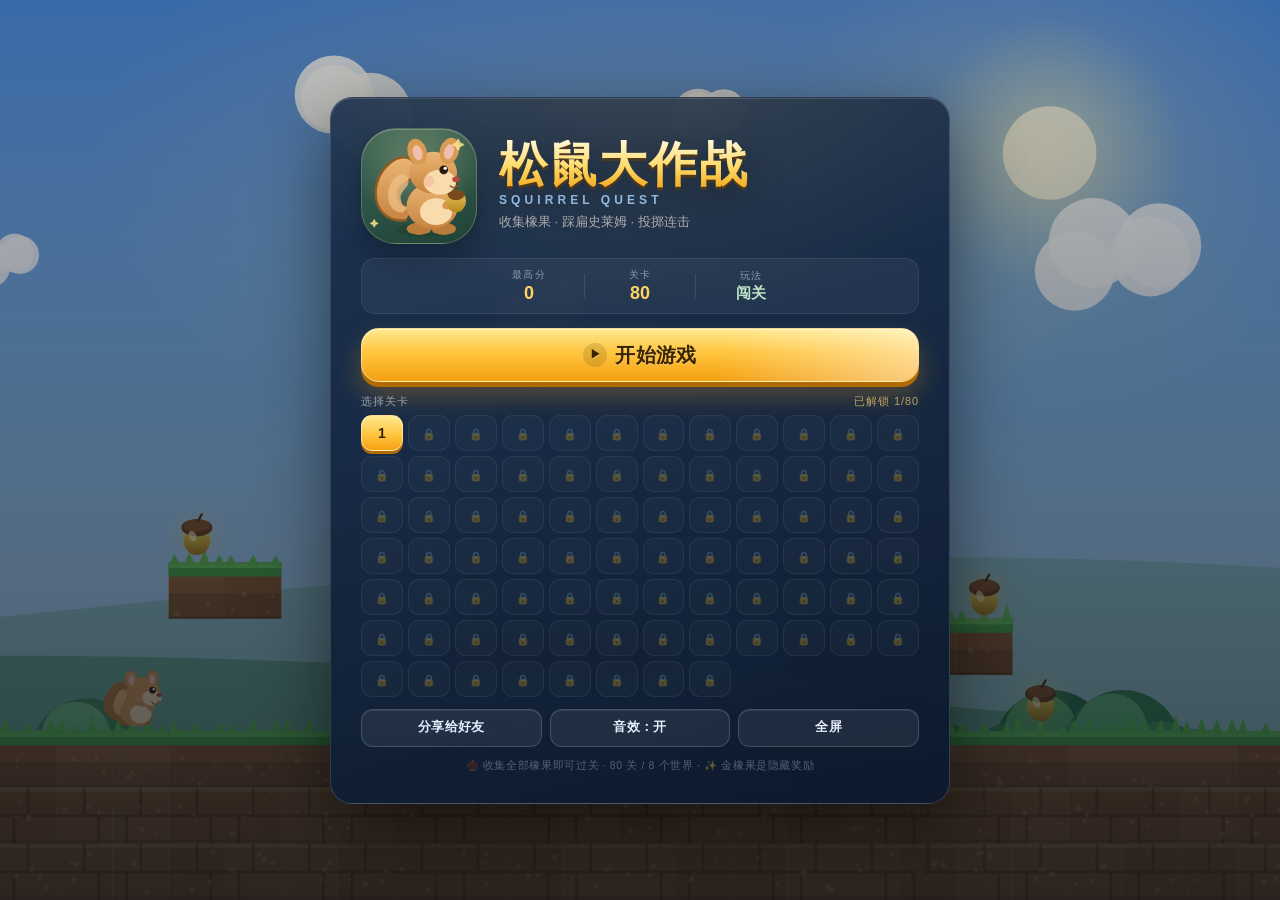
==== web/index.html @ d15dcfe2 "初版" ====
<!DOCTYPE html>
<html lang="zh-CN">
<head>
<meta charset="utf-8">
<meta name="viewport" content="width=device-width, initial-scale=1, maximum-scale=1, user-scalable=no, viewport-fit=cover">
<title>松鼠大作战 · Squirrel Quest</title>
<meta name="description" content="收集橡果、踩扁史莱姆、举起敌人投掷！一款可以在手机上玩的横版闯关小游戏。">
<meta name="theme-color" content="#5c8cdc">
<meta name="mobile-web-app-capable" content="yes">
<meta name="apple-mobile-web-app-capable" content="yes">
<meta name="apple-mobile-web-app-status-bar-style" content="black-translucent">
<meta name="apple-mobile-web-app-title" content="松鼠大作战">
<meta property="og:type" content="website">
<meta property="og:title" content="松鼠大作战 · Squirrel Quest">
<meta property="og:description" content="收集橡果、踩扁史莱姆、举起敌人投掷！来挑战我的分数吧。">
<meta property="og:image" content="icons/share-card.png">
<meta property="og:image:width" content="1200">
<meta property="og:image:height" content="630">
<meta name="twitter:card" content="summary_large_image">
<link rel="manifest" href="manifest.webmanifest">
<link rel="icon" href="icons/icon.svg" type="image/svg+xml">
<link rel="icon" href="icons/icon-32.png" sizes="32x32" type="image/png">
<link rel="apple-touch-icon" href="icons/icon-180.png">
<link rel="stylesheet" href="style.css?v=6">
</head>
<body>
<div id="app">
  <canvas id="game" aria-label="松鼠大作战游戏画面"></canvas>
  <div id="damage-flash" aria-hidden="true"></div>

  <!-- ── 游戏内 HUD ─────────────────────────────────────── -->
  <header id="hud" class="is-hidden" aria-hidden="true">
    <div class="hud-group hud-left">
      <span class="hud-label">得分</span>
      <strong id="score" class="hud-score">0</strong>
    </div>
    <div class="hud-group hud-center">
      <span id="level" class="hud-level">第 1 关</span>
      <span class="acorn-chip"><span class="acorn-dot" aria-hidden="true"></span><span id="acorn-count">0/0</span></span>
      <span id="key-chip" class="key-chip is-hidden"><span class="key-dot" aria-hidden="true"></span><span id="key-count">0/0</span></span>
    </div>
    <div class="hud-group hud-right">
      <div id="hearts" class="hearts" role="img" aria-label="生命值 3"></div>
      <button id="btn-mute" class="icon-btn" type="button" aria-label="静音" aria-pressed="false">
        <svg viewBox="0 0 24 24" aria-hidden="true"><path class="ico-speaker" d="M4 9v6h4l5 4V5L8 9H4z"/><path class="ico-wave" d="M16 8.5c1 .9 1.5 2.1 1.5 3.5S17 14.6 16 15.5"/><path class="ico-wave" d="M18.5 6c1.7 1.6 2.5 3.6 2.5 6s-.8 4.4-2.5 6"/><path class="ico-x" d="M17 9l5 6M22 9l-5 6"/></svg>
      </button>
      <button id="btn-pause" class="icon-btn" type="button" aria-label="暂停">
        <svg viewBox="0 0 24 24" aria-hidden="true"><rect x="6" y="5" width="4" height="14" rx="1.5"/><rect x="14" y="5" width="4" height="14" rx="1.5"/></svg>
      </button>
    </div>
  </header>

  <!-- ── 触屏按键 ───────────────────────────────────────── -->
  <div id="touch-controls" class="is-hidden" aria-hidden="true">
    <div class="pad pad-left">
      <button class="ctrl-btn ctrl-left" data-control="left" type="button" aria-label="向左移动">◀</button>
      <button class="ctrl-btn ctrl-right" data-control="right" type="button" aria-label="向右移动">▶</button>
    </div>
    <div class="pad pad-right">
      <button class="ctrl-btn ctrl-action" data-control="action" type="button" aria-label="举起或投掷敌人">抓</button>
      <button class="ctrl-btn ctrl-jump" data-control="jump" type="button" aria-label="跳跃">跳</button>
    </div>
    <p class="pad-caption">左侧移动 · 右侧跳跃 · 抓 = 举起 / 投掷</p>
  </div>

  <!-- ── 第 1 关新手引导 ───────────────────────────────── -->
  <aside id="tutorial" class="tutorial is-hidden" aria-live="polite" aria-hidden="true">
    <div class="tutorial-head">
      <span class="tutorial-badge">新手引导</span>
      <span id="tutorial-progress" class="tutorial-progress">1/5</span>
      <button id="btn-tutorial-skip" class="tutorial-skip" type="button">跳过</button>
    </div>
    <p id="tutorial-text" class="tutorial-text"></p>
    <div id="tutorial-dots" class="tutorial-dots" aria-hidden="true"></div>
  </aside>

  <!-- ── 主菜单 ─────────────────────────────────────────── -->
  <section id="screen-menu" class="screen is-active" aria-label="主菜单">
    <div class="screen-card menu-card">
      <div class="logo-row">
        <div class="squirrel-badge" aria-hidden="true">
          <svg class="squirrel-svg" viewBox="0 0 120 120">
            <defs>
              <linearGradient id="furGrad" x1="0" y1="0" x2="0" y2="1">
                <stop offset="0" stop-color="#eab573"/><stop offset="1" stop-color="#c7843f"/>
              </linearGradient>
              <linearGradient id="acornGrad" x1="0" y1="0" x2="0" y2="1">
                <stop offset="0" stop-color="#e8c65a"/><stop offset="1" stop-color="#b8891f"/>
              </linearGradient>
            </defs>
            <ellipse cx="65" cy="106" rx="30" ry="7" fill="#1f3a24" opacity=".35"/>
            <path d="M46 96C12 100 5 59 27 38c16-15 33-7 29 8-4 12-20 10-18 24 1 10 9 14 16 12" fill="url(#furGrad)" stroke="#8f5c25" stroke-width="2.5" stroke-linecap="round"/>
            <path d="M43 88c-18 0-20-25-8-37 6-6 14-4 14 4 0 8-10 10-8 20 1 6 5 8 8 6" fill="#eec189" opacity=".75"/>
            <ellipse cx="60" cy="105" rx="13" ry="6.5" fill="#b97c3a"/>
            <ellipse cx="86" cy="105" rx="13" ry="6.5" fill="#b97c3a"/>
            <ellipse cx="74" cy="81" rx="27" ry="24" fill="url(#furGrad)"/>
            <ellipse cx="78" cy="87" rx="17" ry="14" fill="#f8dcae"/>
            <ellipse cx="92" cy="79" rx="8" ry="5" fill="#d99a52" transform="rotate(-24 92 79)"/>
            <ellipse cx="99" cy="76" rx="10.5" ry="11.5" fill="url(#acornGrad)"/>
            <path d="M90 68c5-5 13-5 18 0 0 4-4 7-9 7s-9-3-9-7z" fill="#7a4a1e"/>
            <path d="M99 63v-5" stroke="#5d3814" stroke-width="2.5" stroke-linecap="round"/>
            <ellipse cx="75" cy="46" rx="25" ry="22" fill="url(#furGrad)"/>
            <ellipse cx="58" cy="24" rx="10" ry="14" fill="#d99a52" transform="rotate(-16 58 24)"/>
            <ellipse cx="58.5" cy="25" rx="5" ry="8" fill="#f1bfae" transform="rotate(-16 58.5 25)"/>
            <ellipse cx="92" cy="23" rx="10" ry="14" fill="#d99a52" transform="rotate(16 92 23)"/>
            <ellipse cx="91.5" cy="24" rx="5" ry="8" fill="#f1bfae" transform="rotate(16 91.5 24)"/>
            <ellipse cx="82" cy="56" rx="17" ry="13" fill="#f8dcae"/>
            <circle cx="70" cy="55" r="6" fill="#f2a68f" opacity=".4"/>
            <circle cx="86" cy="43" r="4.6" fill="#2b1a0e"/>
            <circle cx="87.6" cy="41.4" r="1.7" fill="#fff"/>
            <ellipse cx="99" cy="53" rx="4" ry="3" fill="#b34a3c"/>
            <path d="M93 60c2 2 5 2 7 0" stroke="#8a5a2b" stroke-width="1.8" fill="none" stroke-linecap="round"/>
          </svg>
          <span class="badge-spark spark-1">✦</span>
          <span class="badge-spark spark-2">✦</span>
        </div>
        <div class="logo-text">
          <h1>松鼠大作战</h1>
          <p class="latin">SQUIRREL QUEST</p>
          <p class="tagline">收集橡果 · 踩扁史莱姆 · 投掷连击</p>
        </div>
      </div>

      <div id="challenge-banner" class="challenge is-hidden">
        <span class="challenge-icon" aria-hidden="true">🏆</span>
        <span>好友向你发起挑战：<strong id="challenge-score">0</strong> 分</span>
      </div>

      <div class="menu-stats">
        <div class="stat"><span>最高分</span><strong id="best-score">0</strong></div>
        <div class="stat-sep" aria-hidden="true"></div>
        <div class="stat"><span>关卡</span><strong>80</strong></div>
        <div class="stat-sep" aria-hidden="true"></div>
        <div class="stat"><span>玩法</span><strong class="stat-text">闯关</strong></div>
      </div>

      <button id="btn-start" class="btn btn-primary btn-lg btn-start" type="button">
        <span class="btn-start-icon" aria-hidden="true">▶</span>开始游戏
      </button>

      <div class="level-select-wrap">
        <div class="level-select-head">
          <span>选择关卡</span>
          <span id="level-progress" class="level-progress">已解锁 1/80</span>
        </div>
        <div id="level-select" class="level-select" role="group" aria-label="选择关卡"></div>
      </div>

      <p class="hint control-hint">手机：左侧移动 · 右侧跳跃 · 抓 = 举起 / 投掷</p>
      <p class="hint control-hint control-hint-desktop">键盘：← → 移动 · 空格跳跃 · F 举起 / 投掷 · ESC 暂停</p>

      <div class="menu-actions">
        <button id="btn-menu-share" class="btn btn-ghost" type="button">分享给好友</button>
        <button id="btn-menu-sound" class="btn btn-ghost" type="button" aria-pressed="false">音效：开</button>
        <button id="btn-fullscreen" class="btn btn-ghost" type="button">全屏</button>
        <button id="btn-install" class="btn btn-ghost is-hidden" type="button">安装到桌面</button>
      </div>

      <p class="footnote">🌰 收集全部橡果即可过关 · 80 关 / 8 个世界 · ✨ 金橡果是隐藏奖励</p>
    </div>
  </section>

  <!-- ── 暂停 ───────────────────────────────────────────── -->
  <section id="screen-pause" class="screen" aria-label="暂停">
    <div class="screen-card pause-card">
      <p class="eyebrow">PAUSED</p>
      <h2>暂停</h2>
      <p class="muted">松鼠也要喘口气～</p>
      <div class="btn-column">
        <button id="btn-resume" class="btn btn-primary btn-lg" type="button">继续游戏</button>
        <button id="btn-pause-share" class="btn btn-ghost" type="button">分享给好友</button>
        <button id="btn-pause-restart" class="btn btn-ghost" type="button">重新开始</button>
        <button id="btn-pause-menu" class="btn btn-ghost" type="button">回到主页</button>
      </div>
      <p class="hint tiny">按 ESC 或点击暂停键继续</p>
    </div>
  </section>

  <!-- ── 结算 ───────────────────────────────────────────── -->
  <section id="screen-result" class="screen" aria-label="关卡结算">
    <div class="screen-card result-card">
      <p id="result-eyebrow" class="eyebrow">LEVEL CLEAR</p>
      <h2 id="result-title">关卡完成！</h2>
      <div class="result-score">
        <span>本局得分</span>
        <strong id="result-score">0</strong>
      </div>
      <p id="result-detail" class="result-detail"></p>
      <div id="challenge-result" class="challenge is-hidden"></div>
      <p class="result-best">最高分 <strong id="result-best">0</strong></p>
      <div class="btn-column">
        <button id="btn-result-primary" class="btn btn-primary btn-lg" type="button">进入下一关</button>
        <button id="btn-result-share" class="btn btn-share" type="button">分享成绩</button>
        <button id="btn-result-menu" class="btn btn-ghost" type="button">回到主页</button>
      </div>
    </div>
  </section>

  <!-- ── 分享面板 ───────────────────────────────────────── -->
  <div id="share-modal" class="modal" role="dialog" aria-modal="true" aria-labelledby="share-title" aria-hidden="true">
    <div class="modal-card">
      <button id="btn-share-close" class="modal-close" type="button" aria-label="关闭">×</button>
      <h2 id="share-title">分享给好友</h2>
      <p class="muted share-sub">生成一张成绩卡，好友点开链接就能挑战你</p>
      <div class="share-preview">
        <div id="share-loading" class="share-loading">正在生成成绩卡…</div>
        <img id="share-image" alt="松鼠大作战成绩分享卡片" hidden>
      </div>
      <div class="share-url" id="share-url" tabindex="0"></div>
      <div class="btn-row">
        <button id="btn-share-native" class="btn btn-primary" type="button">分享</button>
        <button id="btn-share-download" class="btn btn-ghost" type="button">保存图片</button>
        <button id="btn-share-copy" class="btn btn-ghost" type="button">复制链接</button>
      </div>
      <p class="hint tiny">好友打开链接后，主页会显示你的挑战分数</p>
    </div>
  </div>

  <div id="toast" class="toast" role="status" aria-live="polite"></div>

  <div id="fatal" class="fatal is-hidden" role="alert">
    <strong>游戏遇到了问题</strong>
    <p id="fatal-message"></p>
    <button id="btn-fatal-reload" class="btn btn-ghost" type="button">重新加载</button>
  </div>
</div>

<noscript>
  <div class="noscript">请启用 JavaScript 后再开始游戏。</div>
</noscript>

<script src="engine.js?v=6"></script>
<script src="game.js?v=6"></script>
</body>
</html>
---- web/style.css ----
/* ═══════════════════════════════════════════════════════════
   松鼠大作战 · 手机优先样式
   ═══════════════════════════════════════════════════════════ */

:root {
  --ink: #fff8e8;
  --ink-dim: #b9c8dd;
  --gold: #ffd45e;
  --gold-deep: #f3a712;
  --green: #61d47a;
  --green-deep: #2d9d4f;
  --sky: #5c8cdc;
  --navy: #0c1a2e;
  --panel: rgba(15, 29, 51, 0.94);
  --panel-line: rgba(255, 255, 255, 0.14);
  --radius: 22px;
  --safe-top: env(safe-area-inset-top, 0px);
  --safe-right: env(safe-area-inset-right, 0px);
  --safe-bottom: env(safe-area-inset-bottom, 0px);
  --safe-left: env(safe-area-inset-left, 0px);
  --font: -apple-system, BlinkMacSystemFont, "PingFang SC", "Hiragino Sans GB",
          "Microsoft YaHei", "Noto Sans SC", "Segoe UI", Roboto, sans-serif;
}

*,
*::before,
*::after {
  box-sizing: border-box;
  -webkit-tap-highlight-color: transparent;
}

html,
body {
  height: 100%;
  margin: 0;
  padding: 0;
}

body {
  position: fixed;
  inset: 0;
  overflow: hidden;
  background: #0a1526;
  color: var(--ink);
  font-family: var(--font);
  overscroll-behavior: none;
  -webkit-user-select: none;
  user-select: none;
  -webkit-text-size-adjust: 100%;
}

#app {
  position: relative;
  width: 100%;
  height: 100vh;
  height: 100dvh;
  overflow: hidden;
  isolation: isolate;
}

button {
  font-family: inherit;
  border: 0;
  cursor: pointer;
  color: inherit;
  background: none;
  touch-action: manipulation;
}

.is-hidden { display: none !important; }

/* ── 画布 ─────────────────────────────────────────────── */
#game {
  position: absolute;
  inset: 0;
  display: block;
  width: 100%;
  height: 100%;
  touch-action: none;
  background: #7fb0e6;
}

body.is-touch.is-portrait #game {
  height: 58%;
  border-bottom: 1px solid rgba(0, 0, 0, 0.28);
}

/* 竖屏操作台延伸为整块森林背景，菜单/结算时下方不至于露出一块死黑 */
body.is-touch.is-portrait #app::before {
  content: "";
  position: absolute;
  left: 0;
  right: 0;
  bottom: 0;
  height: 42%;
  z-index: 0;
  pointer-events: none;
  background:
    radial-gradient(120% 90% at 50% 0%, rgba(110, 196, 122, 0.3), transparent 62%),
    linear-gradient(180deg, #274a30 0%, #182f21 58%, #0d1c14 100%);
}

#damage-flash {
  position: absolute;
  inset: 0;
  z-index: 13;
  pointer-events: none;
  opacity: 0;
  background: radial-gradient(ellipse at center, transparent 35%, rgba(255, 40, 60, 0.5) 100%);
  transition: opacity 0.12s ease-out;
}
#damage-flash.is-on { opacity: 1; transition-duration: 0.02s; }

/* ── HUD ──────────────────────────────────────────────── */
#hud {
  position: absolute;
  z-index: 12;
  top: calc(8px + var(--safe-top));
  left: calc(8px + var(--safe-left));
  right: calc(8px + var(--safe-right));
  max-width: 920px;
  margin: 0 auto;
  display: flex;
  align-items: center;
  justify-content: space-between;
  gap: 10px;
  padding: 7px 9px 7px 14px;
  border: 1px solid rgba(255, 255, 255, 0.16);
  border-radius: 16px;
  background: linear-gradient(180deg, rgba(10, 23, 43, 0.82), rgba(10, 23, 43, 0.62));
  box-shadow: 0 8px 26px rgba(6, 18, 38, 0.28);
  -webkit-backdrop-filter: blur(10px);
  backdrop-filter: blur(10px);
  color: var(--ink);
  font-variant-numeric: tabular-nums;
  pointer-events: none;
  transition: opacity 0.2s ease;
}
body.is-touch.is-portrait #hud { max-width: none; }

.hud-group {
  display: flex;
  align-items: center;
  gap: 8px;
  min-width: 0;
}
.hud-left { flex: 0 0 auto; }
.hud-center { flex: 1 1 auto; justify-content: center; white-space: nowrap; }
.hud-right { flex: 0 0 auto; }

.hud-label {
  font-size: 10px;
  letter-spacing: 0.14em;
  color: rgba(255, 248, 232, 0.62);
}

.hud-score {
  font-size: clamp(16px, 4vw, 20px);
  font-weight: 800;
  color: var(--gold);
  text-shadow: 0 1px 0 rgba(0, 0, 0, 0.35);
}

.hud-level {
  font-size: clamp(12px, 3.2vw, 15px);
  font-weight: 700;
  color: #d8ecff;
}

.acorn-chip {
  display: inline-flex;
  align-items: center;
  gap: 5px;
  padding: 2px 9px 2px 6px;
  border-radius: 999px;
  background: rgba(255, 212, 94, 0.12);
  border: 1px solid rgba(255, 212, 94, 0.26);
  color: var(--gold);
  font-size: clamp(12px, 3.2vw, 15px);
  font-weight: 700;
}
.acorn-dot {
  width: 11px;
  height: 12px;
  border-radius: 45% 45% 50% 50%;
  background: linear-gradient(180deg, #7a4a1e 0 36%, #d4af37 36% 100%);
  box-shadow: inset 0 1px 0 rgba(255, 255, 255, 0.45);
}

.key-chip {
  display: inline-flex;
  align-items: center;
  gap: 5px;
  margin-left: 5px;
  padding: 2px 9px 2px 6px;
  border-radius: 999px;
  background: rgba(126, 240, 176, 0.12);
  border: 1px solid rgba(126, 240, 176, 0.3);
  color: #9ff0c0;
  font-size: clamp(12px, 3.2vw, 15px);
  font-weight: 700;
}
.key-dot {
  position: relative;
  width: 9px;
  height: 9px;
  border: 2px solid #ffd76a;
  border-radius: 50%;
}
.key-dot::after {
  content: '';
  position: absolute;
  left: 5px;
  top: 1px;
  width: 8px;
  height: 2px;
  border-radius: 1px;
  background: #ffd76a;
  box-shadow: 6px 2px 0 -0.5px #ffd76a;
}

.hearts {
  display: flex;
  align-items: center;
  gap: 1px;
  font-size: clamp(15px, 4vw, 18px);
  line-height: 1;
  letter-spacing: 0;
}
.heart {
  color: #ff5d6c;
  text-shadow: 0 0 8px rgba(255, 70, 100, 0.55), 0 1px 0 rgba(0, 0, 0, 0.35);
  transition: color 0.2s ease, opacity 0.2s ease;
}
.heart.is-lost {
  color: rgba(255, 255, 255, 0.16);
  text-shadow: none;
}
.heart.is-gaining { animation: heart-pop 0.4s ease; }

.icon-btn {
  width: 34px;
  height: 34px;
  flex: 0 0 auto;
  display: inline-flex;
  align-items: center;
  justify-content: center;
  border-radius: 11px;
  background: rgba(255, 255, 255, 0.1);
  border: 1px solid rgba(255, 255, 255, 0.14);
  color: #edf5ff;
  pointer-events: auto;
  transition: background 0.15s ease, transform 0.1s ease;
}
.icon-btn:hover { background: rgba(255, 255, 255, 0.18); }
.icon-btn:active { transform: scale(0.9); }
.icon-btn svg { width: 18px; height: 18px; fill: currentColor; }
.icon-btn .ico-wave,
.icon-btn .ico-x {
  fill: none;
  stroke: currentColor;
  stroke-width: 2;
  stroke-linecap: round;
}
#btn-mute.is-muted .ico-wave { display: none; }
#btn-mute:not(.is-muted) .ico-x { display: none; }

/* ── 触屏按键 ─────────────────────────────────────────── */
#touch-controls {
  position: absolute;
  z-index: 11;
  left: 0;
  right: 0;
  bottom: 0;
  display: flex;
  align-items: flex-end;
  justify-content: space-between;
  padding: 0 calc(16px + var(--safe-right)) calc(16px + var(--safe-bottom)) calc(16px + var(--safe-left));
  pointer-events: none;
  transition: opacity 0.18s ease;
}

.pad {
  display: flex;
  align-items: flex-end;
  gap: 12px;
  pointer-events: none;
}
.pad-right { align-items: flex-end; }

.ctrl-btn {
  pointer-events: auto;
  position: relative;
  width: clamp(62px, 13vh, 88px);
  height: clamp(62px, 13vh, 88px);
  display: inline-flex;
  align-items: center;
  justify-content: center;
  border-radius: 50%;
  border: 2px solid rgba(255, 255, 255, 0.38);
  background: linear-gradient(180deg, rgba(255, 255, 255, 0.28), rgba(255, 255, 255, 0.1));
  box-shadow: 0 6px 18px rgba(8, 22, 40, 0.25), inset 0 1px 0 rgba(255, 255, 255, 0.4);
  color: #fff;
  font-family: var(--font);
  font-size: clamp(24px, 4.2vh, 32px);
  font-weight: 900;
  line-height: 1;
  text-shadow: 0 2px 0 rgba(0, 0, 0, 0.18);
  -webkit-user-select: none;
  user-select: none;
  touch-action: none;
  transition: transform 0.08s ease, background 0.12s ease, box-shadow 0.12s ease;
}
.ctrl-btn::after {
  content: "";
  position: absolute;
  inset: 7%;
  border-radius: 50%;
  border: 1px solid rgba(255, 255, 255, 0.14);
  pointer-events: none;
}
.ctrl-btn.is-pressed {
  transform: scale(0.91);
  box-shadow: 0 2px 8px rgba(8, 22, 40, 0.3), inset 0 2px 8px rgba(0, 0, 0, 0.16);
}
/* 新手引导：脉冲高亮当前要按的按钮 */
.ctrl-btn.is-hint::before {
  content: "";
  position: absolute;
  inset: -7px;
  border-radius: 50%;
  border: 3px solid rgba(255, 222, 120, 0.95);
  animation: ctrl-hint 1.15s ease-in-out infinite;
  pointer-events: none;
}
@keyframes ctrl-hint {
  0%, 100% { transform: scale(1); opacity: 0.4; }
  50% { transform: scale(1.12); opacity: 1; }
}

.ctrl-jump {
  width: clamp(70px, 15vh, 98px);
  height: clamp(70px, 15vh, 98px);
  font-size: clamp(26px, 4.8vh, 36px);
  background: linear-gradient(180deg, #7ee88c 0%, #45c764 50%, #2c9b48 100%);
  border-color: rgba(220, 255, 225, 0.62);
  box-shadow: 0 6px 0 #1f7135, 0 12px 24px rgba(20, 90, 40, 0.35), inset 0 1px 0 rgba(255, 255, 255, 0.5);
  text-shadow: 0 2px 0 rgba(0, 0, 0, 0.22);
}
.ctrl-jump.is-pressed {
  box-shadow: 0 2px 0 #1f7135, 0 4px 10px rgba(20, 90, 40, 0.35);
}

.ctrl-action {
  width: clamp(58px, 12vh, 80px);
  height: clamp(58px, 12vh, 80px);
  font-size: clamp(21px, 3.6vh, 28px);
  color: #3a2200;
  background: linear-gradient(180deg, #ffe483 0%, #ffc23d 48%, #f29b12 100%);
  border-color: rgba(255, 235, 180, 0.72);
  box-shadow: 0 6px 0 #a96500, 0 12px 22px rgba(140, 80, 0, 0.3), inset 0 1px 0 rgba(255, 255, 255, 0.55);
  text-shadow: 0 1px 0 rgba(255, 255, 255, 0.4);
  margin-bottom: clamp(26px, 6vh, 54px);
}
.ctrl-action.is-pressed {
  box-shadow: 0 2px 0 #a96500, 0 4px 10px rgba(140, 80, 0, 0.3);
}
.ctrl-action.is-ready {
  animation: ready-pulse 1s ease-in-out infinite;
}
.ctrl-action.is-ready::before {
  content: "";
  position: absolute;
  inset: -7px;
  border-radius: 50%;
  border: 2px dashed rgba(255, 226, 120, 0.8);
  animation: spin 8s linear infinite;
}

.pad-caption {
  display: none;
  position: absolute;
  top: 3.2vh;
  left: 50%;
  transform: translateX(-50%);
  margin: 0;
  white-space: nowrap;
  font-size: clamp(10px, 2.8vw, 13px);
  color: rgba(232, 246, 235, 0.55);
  letter-spacing: 0.05em;
}

/* 竖屏：画面上 58%，下方是操作台 */
body.is-touch.is-portrait #touch-controls {
  top: auto;
  height: 42%;
  align-items: flex-end;
  padding: 0 5vw calc(20px + var(--safe-bottom));
  background:
    radial-gradient(120% 90% at 50% 0%, rgba(110, 196, 122, 0.3), transparent 62%),
    linear-gradient(180deg, #274a30 0%, #182f21 58%, #0d1c14 100%);
  border-top: 1px solid rgba(255, 255, 255, 0.1);
  box-shadow: 0 -14px 34px rgba(0, 0, 0, 0.3);
}
body.is-touch.is-portrait .pad { gap: 4vw; }
body.is-touch.is-portrait .ctrl-btn {
  width: clamp(64px, 19vw, 104px);
  height: clamp(64px, 19vw, 104px);
  font-size: clamp(24px, 6vw, 32px);
}
body.is-touch.is-portrait .ctrl-jump {
  width: clamp(74px, 22vw, 116px);
  height: clamp(74px, 22vw, 116px);
  font-size: clamp(26px, 7vw, 36px);
}
body.is-touch.is-portrait .ctrl-action {
  width: clamp(62px, 17vw, 96px);
  height: clamp(62px, 17vw, 96px);
  font-size: clamp(21px, 5.4vw, 28px);
  margin-bottom: 6vw;
}
body.is-touch.is-portrait .pad-caption { display: block; }

/* 横屏很矮时，按钮下移并稍微缩小，避免挡住画面中心 */
@media (orientation: landscape) and (max-height: 420px) {
  #touch-controls { padding-bottom: calc(10px + var(--safe-bottom)); }
  .ctrl-btn { width: 60px; height: 60px; font-size: 24px; }
  .ctrl-jump { width: 68px; height: 68px; font-size: 27px; }
  .ctrl-action { width: 56px; height: 56px; margin-bottom: 30px; }
}

/* ── 第 1 关新手引导 ──────────────────────────────────── */
.tutorial {
  position: absolute;
  z-index: 13;
  top: calc(62px + var(--safe-top));
  left: 50%;
  transform: translateX(-50%);
  width: min(460px, calc(100% - 24px - var(--safe-left) - var(--safe-right)));
  padding: 9px 12px 10px;
  border-radius: 16px;
  border: 1px solid rgba(255, 212, 94, 0.42);
  background:
    radial-gradient(120% 140% at 12% 0%, rgba(255, 212, 94, 0.16), transparent 58%),
    linear-gradient(180deg, rgba(15, 29, 51, 0.95), rgba(11, 23, 42, 0.9));
  box-shadow: 0 12px 32px rgba(4, 14, 30, 0.4), inset 0 1px 0 rgba(255, 255, 255, 0.12);
  -webkit-backdrop-filter: blur(10px);
  backdrop-filter: blur(10px);
  color: var(--ink);
  pointer-events: none;
  animation: tutorial-in 0.24s ease both;
}
.tutorial-head {
  display: flex;
  align-items: center;
  gap: 8px;
}
.tutorial-badge {
  display: inline-flex;
  align-items: center;
  padding: 2px 8px;
  border-radius: 999px;
  background: rgba(255, 212, 94, 0.16);
  border: 1px solid rgba(255, 212, 94, 0.36);
  color: var(--gold);
  font-size: 10px;
  font-weight: 800;
  letter-spacing: 0.12em;
}
.tutorial-progress {
  font-size: 11px;
  font-weight: 700;
  font-variant-numeric: tabular-nums;
  color: rgba(255, 248, 232, 0.58);
}
.tutorial-skip {
  pointer-events: auto;
  margin-left: auto;
  padding: 2px 9px;
  border-radius: 999px;
  border: 1px solid rgba(255, 255, 255, 0.2);
  background: rgba(255, 255, 255, 0.06);
  color: rgba(232, 244, 255, 0.75);
  font-family: var(--font);
  font-size: 11px;
  font-weight: 700;
  cursor: pointer;
}
.tutorial-skip:hover { background: rgba(255, 255, 255, 0.14); color: #fff; }
.tutorial-text {
  margin: 7px 0 0;
  font-size: clamp(12.5px, 3.4vw, 14px);
  font-weight: 600;
  line-height: 1.48;
  letter-spacing: 0.01em;
}
.tutorial-dots {
  display: flex;
  gap: 5px;
  margin-top: 8px;
}
.tutorial-dot {
  width: 7px;
  height: 7px;
  border-radius: 50%;
  background: rgba(255, 255, 255, 0.18);
  transition: background 0.18s ease, transform 0.18s ease;
}
.tutorial-dot.is-done { background: var(--green); }
.tutorial-dot.is-active { background: var(--gold); transform: scale(1.32); }
@keyframes tutorial-in {
  from { opacity: 0; transform: translate(-50%, -6px); }
  to { opacity: 1; transform: translate(-50%, 0); }
}

body.is-touch.is-portrait .tutorial {
  top: calc(60px + var(--safe-top));
  width: calc(100% - 20px);
}
@media (orientation: landscape) and (max-height: 420px) {
  .tutorial { top: calc(54px + var(--safe-top)); padding: 7px 10px 8px; }
  .tutorial-text { margin-top: 5px; font-size: 12px; }
}

/* ── 通用按钮 / 卡片 ──────────────────────────────────── */
.btn {
  position: relative;
  display: inline-flex;
  align-items: center;
  justify-content: center;
  gap: 8px;
  min-height: 44px;
  padding: 10px 18px;
  border-radius: 999px;
  font-family: var(--font);
  font-size: 15px;
  font-weight: 800;
  letter-spacing: 0.02em;
  line-height: 1.2;
  border: 1px solid transparent;
  transition: transform 0.1s ease, box-shadow 0.1s ease, background 0.15s ease;
  -webkit-user-select: none;
  user-select: none;
}
.btn:active { transform: translateY(2px) scale(0.99); }
.btn:focus-visible,
.icon-btn:focus-visible,
.ctrl-btn:focus-visible {
  outline: 3px solid rgba(255, 224, 120, 0.8);
  outline-offset: 3px;
}

.btn-primary {
  color: #3a2400;
  background: linear-gradient(180deg, #ffe98f 0%, #ffc53f 45%, #f5a012 100%);
  border-color: rgba(255, 241, 190, 0.65);
  box-shadow: 0 5px 0 #b06a00, 0 14px 26px rgba(250, 170, 30, 0.28), inset 0 1px 0 rgba(255, 255, 255, 0.6);
  text-shadow: 0 1px 0 rgba(255, 255, 255, 0.35);
}
.btn-primary:active {
  box-shadow: 0 2px 0 #b06a00, 0 6px 12px rgba(250, 170, 30, 0.24);
}

.btn-share {
  color: #eafcff;
  background: linear-gradient(180deg, #63c7ff 0%, #2f9be8 60%, #1f7fc8 100%);
  border-color: rgba(190, 235, 255, 0.5);
  box-shadow: 0 5px 0 #14639f, 0 12px 22px rgba(30, 130, 200, 0.28), inset 0 1px 0 rgba(255, 255, 255, 0.4);
}
.btn-share:active { box-shadow: 0 2px 0 #14639f, 0 5px 10px rgba(30, 130, 200, 0.26); }

.btn-ghost {
  color: #e7f0ff;
  background: rgba(255, 255, 255, 0.07);
  border-color: rgba(255, 255, 255, 0.16);
  box-shadow: inset 0 1px 0 rgba(255, 255, 255, 0.08);
}
.btn-ghost:hover { background: rgba(255, 255, 255, 0.13); }

.btn-lg {
  width: 100%;
  min-height: 54px;
  padding: 14px 22px;
  font-size: 18px;
  border-radius: 18px;
}

.btn-row {
  display: flex;
  flex-wrap: wrap;
  gap: 10px;
  margin-top: 14px;
}
.btn-row .btn { flex: 1 1 120px; }

.btn-column {
  display: flex;
  flex-direction: column;
  gap: 10px;
  margin-top: 18px;
}

.screen {
  position: absolute;
  inset: 0;
  z-index: 20;
  display: none;
  align-items: center;
  justify-content: center;
  padding: calc(12px + var(--safe-top)) calc(12px + var(--safe-right)) calc(12px + var(--safe-bottom)) calc(12px + var(--safe-left));
  background:
    radial-gradient(90% 70% at 50% 12%, rgba(32, 68, 112, 0.35), transparent 70%),
    linear-gradient(180deg, rgba(5, 14, 28, 0.44), rgba(5, 14, 28, 0.76));
}
.screen.is-active {
  display: flex;
  animation: screen-in 0.26s ease both;
}
#screen-menu {
  background:
    radial-gradient(70% 55% at 50% 18%, rgba(255, 196, 70, 0.12), transparent 62%),
    linear-gradient(180deg, rgba(5, 14, 28, 0.24), rgba(5, 14, 28, 0.7));
}

.screen-card {
  position: relative;
  width: min(600px, 100%);
  min-width: 0;
  max-height: calc(100dvh - 24px - var(--safe-top) - var(--safe-bottom));
  overflow-y: auto;
  overscroll-behavior: contain;
  touch-action: pan-y;
  padding: clamp(18px, 4vw, 30px);
  border: 1px solid var(--panel-line);
  border-radius: var(--radius);
  background:
    radial-gradient(120% 70% at 50% -10%, rgba(255, 206, 90, 0.13), transparent 58%),
    linear-gradient(165deg, rgba(29, 51, 82, 0.97), rgba(12, 25, 45, 0.98));
  box-shadow: 0 24px 70px rgba(0, 0, 0, 0.48), inset 0 1px 0 rgba(255, 255, 255, 0.12);
  -webkit-overflow-scrolling: touch;
}

.menu-card { width: min(620px, 100%); }
.pause-card,
.result-card { width: min(420px, 100%); text-align: center; }

/* ── 菜单 ─────────────────────────────────────────────── */
.logo-row {
  display: flex;
  align-items: center;
  gap: clamp(10px, 3vw, 22px);
  margin-bottom: 14px;
}
.squirrel-badge {
  position: relative;
  flex: 0 0 auto;
  width: clamp(78px, 17vw, 116px);
  height: clamp(78px, 17vw, 116px);
  border-radius: 30%;
  background:
    radial-gradient(circle at 50% 32%, rgba(255, 234, 170, 0.25), transparent 65%),
    linear-gradient(160deg, rgba(85, 142, 92, 0.55), rgba(32, 72, 48, 0.75));
  border: 1px solid rgba(255, 240, 190, 0.22);
  box-shadow: inset 0 1px 0 rgba(255, 255, 255, 0.2), 0 12px 28px rgba(0, 0, 0, 0.28);
}
.squirrel-svg {
  width: 100%;
  height: 100%;
  display: block;
  animation: squirrel-bob 3.4s ease-in-out infinite;
  transform-origin: 50% 80%;
}
.badge-spark {
  position: absolute;
  color: #ffe58a;
  font-size: 13px;
  opacity: 0.85;
  animation: twinkle 2.6s ease-in-out infinite;
}
.spark-1 { top: 8%; right: 10%; }
.spark-2 { bottom: 12%; left: 7%; font-size: 9px; animation-delay: 1.2s; }

.logo-text { min-width: 0; }
.logo-text h1 {
  margin: 0;
  font-size: clamp(30px, 7.2vw, 48px);
  line-height: 1.04;
  letter-spacing: 0.04em;
  font-weight: 900;
  color: #ffe9a0;
  background: linear-gradient(180deg, #fff8d5 0%, #ffda68 55%, #f3a91d 100%);
  -webkit-background-clip: text;
  background-clip: text;
  -webkit-text-fill-color: transparent;
  filter: drop-shadow(0 3px 0 rgba(110, 60, 0, 0.55)) drop-shadow(0 8px 18px rgba(0, 0, 0, 0.35));
}
.latin {
  margin: 4px 0 0;
  font-size: clamp(9px, 2.2vw, 12px);
  font-weight: 700;
  letter-spacing: 0.34em;
  color: #9cc4f0;
}
.tagline {
  margin: 6px 0 0;
  font-size: clamp(11px, 2.8vw, 13px);
  color: rgba(255, 248, 232, 0.62);
}

.challenge {
  display: flex;
  align-items: center;
  gap: 8px;
  justify-content: center;
  margin: 4px 0 12px;
  padding: 9px 13px;
  border-radius: 13px;
  font-size: 13px;
  color: #ffe7a3;
  background: linear-gradient(180deg, rgba(255, 199, 66, 0.17), rgba(255, 165, 40, 0.08));
  border: 1px solid rgba(255, 203, 76, 0.38);
  box-shadow: 0 0 22px rgba(255, 190, 50, 0.12);
}
.challenge strong { color: #fff3c4; font-size: 16px; }
.challenge-icon { font-size: 15px; }

.menu-stats {
  display: flex;
  align-items: center;
  justify-content: center;
  gap: clamp(10px, 3vw, 26px);
  padding: 9px 12px;
  margin-bottom: 14px;
  border-radius: 14px;
  background: rgba(255, 255, 255, 0.05);
  border: 1px solid rgba(255, 255, 255, 0.07);
}
.stat { display: flex; flex-direction: column; align-items: center; gap: 1px; min-width: 58px; }
.stat span {
  font-size: 10px;
  letter-spacing: 0.12em;
  color: rgba(219, 234, 255, 0.55);
}
.stat strong {
  font-size: 18px;
  font-weight: 800;
  color: var(--gold);
  font-variant-numeric: tabular-nums;
}
.stat strong.stat-text { color: #bfe6c6; font-size: 15px; }
.stat-sep { width: 1px; height: 24px; background: rgba(255, 255, 255, 0.1); }

.btn-start { font-size: clamp(17px, 4.2vw, 20px); }
.btn-start-icon {
  display: inline-flex;
  align-items: center;
  justify-content: center;
  width: 24px;
  height: 24px;
  border-radius: 50%;
  background: rgba(58, 36, 0, 0.14);
  font-size: 11px;
  padding-left: 2px;
}
.btn-start::after {
  content: "";
  position: absolute;
  inset: 0;
  border-radius: inherit;
  background: linear-gradient(110deg, transparent 30%, rgba(255, 255, 255, 0.45) 46%, transparent 60%);
  background-size: 220% 100%;
  animation: shine 4.6s ease-in-out infinite;
  pointer-events: none;
}

.hint {
  margin: 10px 0 0;
  font-size: clamp(11px, 2.9vw, 12.5px);
  line-height: 1.5;
  color: rgba(214, 230, 250, 0.62);
  text-align: center;
}
.hint.tiny { margin-top: 12px; font-size: 11px; color: rgba(214, 230, 250, 0.45); }
.control-hint { display: none; }
body.is-touch .control-hint { display: block; }
body.is-touch .control-hint-desktop { display: none; }

.level-select-wrap {
  margin-top: 12px;
}
.level-select-head {
  display: flex;
  align-items: baseline;
  justify-content: space-between;
  gap: 10px;
  margin-bottom: 6px;
  font-size: 11px;
  letter-spacing: 0.08em;
  color: rgba(219, 234, 255, 0.62);
}
.level-progress {
  color: rgba(255, 220, 130, 0.68);
  font-variant-numeric: tabular-nums;
}
.level-select {
  display: grid;
  grid-template-columns: repeat(auto-fit, minmax(40px, 1fr));
  gap: 5px;
}
.level-chip {
  position: relative;
  min-height: 36px;
  padding: 4px 2px;
  border-radius: 11px;
  border: 1px solid rgba(255, 255, 255, 0.14);
  background: rgba(255, 255, 255, 0.06);
  color: #eaf4ff;
  font-family: var(--font);
  font-size: 14px;
  font-weight: 800;
  font-variant-numeric: tabular-nums;
  cursor: pointer;
  transition: transform 0.1s ease, background 0.15s ease, border-color 0.15s ease;
}
.level-chip:active { transform: translateY(1px) scale(0.98); }
.level-chip.is-unlocked:hover { background: rgba(255, 220, 130, 0.16); border-color: rgba(255, 220, 130, 0.45); }
/* 五个世界用不同底色区分，方便在 50 个数字里定位。 */
.level-chip[data-world="1"]:not(.is-current):not(.is-locked) { background: rgba(112, 200, 138, 0.11); border-color: rgba(140, 220, 165, 0.24); }
.level-chip[data-world="2"]:not(.is-current):not(.is-locked) { background: rgba(112, 164, 240, 0.12); border-color: rgba(140, 184, 250, 0.26); }
.level-chip[data-world="3"]:not(.is-current):not(.is-locked) { background: rgba(82, 202, 174, 0.11); border-color: rgba(110, 220, 195, 0.24); }
.level-chip[data-world="4"]:not(.is-current):not(.is-locked) { background: rgba(240, 156, 92, 0.12); border-color: rgba(250, 180, 120, 0.26); }
.level-chip[data-world="5"]:not(.is-current):not(.is-locked) { background: rgba(255, 208, 92, 0.14); border-color: rgba(255, 220, 130, 0.3); }
.level-chip[data-world="6"]:not(.is-current):not(.is-locked) { background: rgba(120, 110, 200, 0.12); border-color: rgba(150, 140, 230, 0.26); }
.level-chip[data-world="7"]:not(.is-current):not(.is-locked) { background: rgba(140, 200, 250, 0.13); border-color: rgba(170, 220, 255, 0.28); }
.level-chip[data-world="8"]:not(.is-current):not(.is-locked) { background: rgba(200, 140, 230, 0.13); border-color: rgba(220, 170, 250, 0.28); }
.level-chip.is-current {
  color: #3a2400;
  background: linear-gradient(180deg, #ffe98f 0%, #ffc53f 55%, #f5a012 100%);
  border-color: rgba(255, 241, 190, 0.7);
  box-shadow: 0 3px 0 #b06a00;
}
.level-chip.is-locked {
  color: rgba(219, 234, 255, 0.3);
  background: rgba(255, 255, 255, 0.025);
  border-color: rgba(255, 255, 255, 0.06);
  cursor: not-allowed;
}
.level-chip .chip-lock { font-size: 11px; }

.menu-actions {
  display: grid;
  grid-template-columns: repeat(auto-fit, minmax(88px, 1fr));
  gap: 8px;
  margin-top: 12px;
}
.menu-actions .btn {
  min-height: 38px;
  padding: 8px 10px;
  border-radius: 12px;
  font-size: 12.5px;
}
.footnote {
  margin: 12px 0 0;
  text-align: center;
  font-size: 10.5px;
  letter-spacing: 0.06em;
  color: rgba(214, 230, 250, 0.34);
}

/* ── 暂停 / 结算 ──────────────────────────────────────── */
.eyebrow {
  margin: 0 0 4px;
  font-size: 10px;
  font-weight: 700;
  letter-spacing: 0.32em;
  color: rgba(255, 220, 130, 0.7);
}
.screen-card h2 {
  margin: 0;
  font-size: clamp(25px, 6vw, 34px);
  line-height: 1.15;
  font-weight: 900;
  color: #fff3c4;
  text-shadow: 0 3px 0 rgba(90, 50, 0, 0.35);
}
.muted {
  margin: 6px 0 0;
  font-size: 13px;
  color: rgba(214, 230, 250, 0.6);
}
.result-score {
  margin: 16px 0 4px;
  display: flex;
  flex-direction: column;
  gap: 2px;
}
.result-score span {
  font-size: 11px;
  letter-spacing: 0.18em;
  color: rgba(214, 230, 250, 0.55);
}
.result-score strong {
  font-size: clamp(46px, 13vw, 68px);
  line-height: 1;
  font-weight: 900;
  font-variant-numeric: tabular-nums;
  color: var(--gold);
  text-shadow: 0 4px 0 rgba(130, 75, 0, 0.5), 0 0 34px rgba(255, 196, 62, 0.35);
}
.result-detail {
  margin: 8px 0 0;
  min-height: 18px;
  font-size: 13px;
  color: rgba(214, 230, 250, 0.7);
}
.result-best {
  margin: 8px 0 0;
  font-size: 12px;
  color: rgba(214, 230, 250, 0.5);
}
.result-best strong { color: #ffe7a3; font-size: 14px; }
#challenge-result { margin-top: 10px; }
#challenge-result.is-hit {
  background: linear-gradient(180deg, rgba(104, 235, 140, 0.18), rgba(50, 180, 100, 0.08));
  border-color: rgba(120, 240, 160, 0.5);
  color: #c9ffd9;
}
.result-card .btn-column { gap: 9px; }

/* ── 分享弹层 ─────────────────────────────────────────── */
.modal {
  position: absolute;
  inset: 0;
  z-index: 40;
  display: none;
  align-items: center;
  justify-content: center;
  padding: calc(14px + var(--safe-top)) 14px calc(14px + var(--safe-bottom));
  background: rgba(3, 9, 19, 0.68);
  -webkit-backdrop-filter: blur(5px);
  backdrop-filter: blur(5px);
}
.modal.is-open { display: flex; animation: screen-in 0.2s ease both; }
.modal-card {
  position: relative;
  width: min(460px, 100%);
  max-height: calc(100dvh - 28px - var(--safe-top) - var(--safe-bottom));
  overflow-y: auto;
  overscroll-behavior: contain;
  touch-action: pan-y;
  padding: clamp(18px, 4vw, 26px);
  border-radius: 24px;
  border: 1px solid var(--panel-line);
  background:
    radial-gradient(110% 60% at 50% -10%, rgba(90, 190, 255, 0.13), transparent 60%),
    linear-gradient(165deg, rgba(26, 47, 78, 0.98), rgba(10, 23, 42, 0.99));
  box-shadow: 0 26px 80px rgba(0, 0, 0, 0.55), inset 0 1px 0 rgba(255, 255, 255, 0.12);
}
.modal-card h2 { margin: 0; font-size: 24px; font-weight: 900; }
.share-sub { margin-top: 4px; }
.modal-close {
  position: absolute;
  top: 12px;
  right: 12px;
  width: 36px;
  height: 36px;
  border-radius: 12px;
  background: rgba(255, 255, 255, 0.08);
  border: 1px solid rgba(255, 255, 255, 0.12);
  color: rgba(255, 255, 255, 0.75);
  font-size: 24px;
  line-height: 1;
}
.modal-close:active { transform: scale(0.92); }
.share-preview {
  margin-top: 14px;
  min-height: 140px;
  display: flex;
  align-items: center;
  justify-content: center;
  border-radius: 16px;
  overflow: hidden;
  background: rgba(0, 0, 0, 0.22);
  border: 1px solid rgba(255, 255, 255, 0.08);
}
.share-preview img {
  display: block;
  width: 100%;
  max-height: min(46vh, 420px);
  object-fit: contain;
}
.share-loading {
  padding: 40px 20px;
  font-size: 12px;
  color: rgba(214, 230, 250, 0.55);
}
.share-url {
  margin-top: 12px;
  padding: 9px 11px;
  border-radius: 10px;
  background: rgba(0, 0, 0, 0.24);
  border: 1px solid rgba(255, 255, 255, 0.08);
  font-family: ui-monospace, SFMono-Regular, Menlo, Consolas, monospace;
  font-size: 11px;
  line-height: 1.45;
  color: #bcd7ff;
  word-break: break-all;
  -webkit-user-select: all;
  user-select: all;
  max-height: 66px;
  overflow-y: auto;
}

/* ── Toast / 错误提示 ─────────────────────────────────── */
.toast {
  position: absolute;
  z-index: 60;
  top: calc(62px + var(--safe-top));
  left: 50%;
  transform: translate(-50%, -10px);
  max-width: calc(100% - 32px);
  padding: 10px 16px;
  border-radius: 999px;
  background: rgba(12, 27, 48, 0.96);
  border: 1px solid rgba(255, 255, 255, 0.16);
  box-shadow: 0 10px 30px rgba(0, 0, 0, 0.4);
  color: #f3f8ff;
  font-size: 13px;
  font-weight: 600;
  text-align: center;
  opacity: 0;
  pointer-events: none;
  transition: opacity 0.22s ease, transform 0.22s ease;
}
.toast.is-visible {
  opacity: 1;
  transform: translate(-50%, 0);
}

.fatal {
  position: absolute;
  inset: 0;
  z-index: 80;
  display: flex;
  flex-direction: column;
  align-items: center;
  justify-content: center;
  gap: 10px;
  padding: 24px;
  text-align: center;
  background: rgba(20, 8, 12, 0.94);
}
.fatal strong { font-size: 18px; color: #ffb3b3; }
.fatal p {
  margin: 0;
  max-width: 560px;
  font-family: ui-monospace, Menlo, monospace;
  font-size: 12px;
  color: rgba(255, 220, 220, 0.7);
  word-break: break-word;
}

.noscript {
  position: fixed;
  inset: 0;
  z-index: 100;
  display: flex;
  align-items: center;
  justify-content: center;
  padding: 24px;
  background: #0c1a2e;
  color: #fff8e8;
  font-size: 16px;
  text-align: center;
}

/* ── 动画 ─────────────────────────────────────────────── */
@keyframes screen-in {
  from { opacity: 0; }
  to { opacity: 1; }
}
@keyframes squirrel-bob {
  0%, 100% { transform: translateY(0) rotate(-1deg); }
  50% { transform: translateY(-4px) rotate(1.5deg); }
}
@keyframes twinkle {
  0%, 100% { opacity: 0.25; transform: scale(0.8); }
  50% { opacity: 0.95; transform: scale(1.15); }
}
@keyframes heart-pop {
  0% { transform: scale(1); }
  45% { transform: scale(1.35); }
  100% { transform: scale(1); }
}
@keyframes shine {
  0%, 55% { background-position: 180% 0; }
  80%, 100% { background-position: -80% 0; }
}
@keyframes ready-pulse {
  0%, 100% { filter: brightness(1); transform: scale(1); }
  50% { filter: brightness(1.16); transform: scale(1.04); }
}
@keyframes spin {
  to { transform: rotate(360deg); }
}

/* ── 矮屏适配（横屏手机）─────────────────────────────── */
@media (max-height: 560px) {
  .screen { padding-top: calc(6px + var(--safe-top)); padding-bottom: calc(6px + var(--safe-bottom)); }
  .screen-card { padding: 14px 18px; border-radius: 18px; }
  .logo-row { margin-bottom: 8px; gap: 12px; }
  .squirrel-badge { width: 68px; height: 68px; }
  .logo-text h1 { font-size: 28px; }
  .tagline { display: none; }
  .menu-stats { margin-bottom: 9px; padding: 6px 10px; }
  .menu-stats .stat strong { font-size: 16px; }
  .btn-lg { min-height: 46px; padding: 10px 18px; font-size: 16px; }
  .hint { margin-top: 6px; }
  .level-select-wrap { margin-top: 8px; }
  .level-chip { min-height: 32px; font-size: 13px; }
  .menu-actions { margin-top: 8px; }
  .footnote { display: none; }
  .result-score { margin-top: 8px; }
  .result-score strong { font-size: 44px; }
  .result-card .btn-column { margin-top: 10px; gap: 7px; }
  .share-preview img { max-height: 30vh; }
}

@media (max-width: 400px) {
  .hud-label { display: none; }
  #hud { padding-left: 10px; gap: 6px; }
  .hud-group { gap: 5px; }
  .icon-btn { width: 32px; height: 32px; }
  .menu-actions { grid-template-columns: 1fr 1fr; }
  #btn-menu-share,
  #btn-install { grid-column: 1 / -1; }
}

@media (prefers-reduced-motion: reduce) {
  *,
  *::before,
  *::after {
    animation-duration: 0.001ms !important;
    animation-iteration-count: 1 !important;
    transition-duration: 0.001ms !important;
  }
}
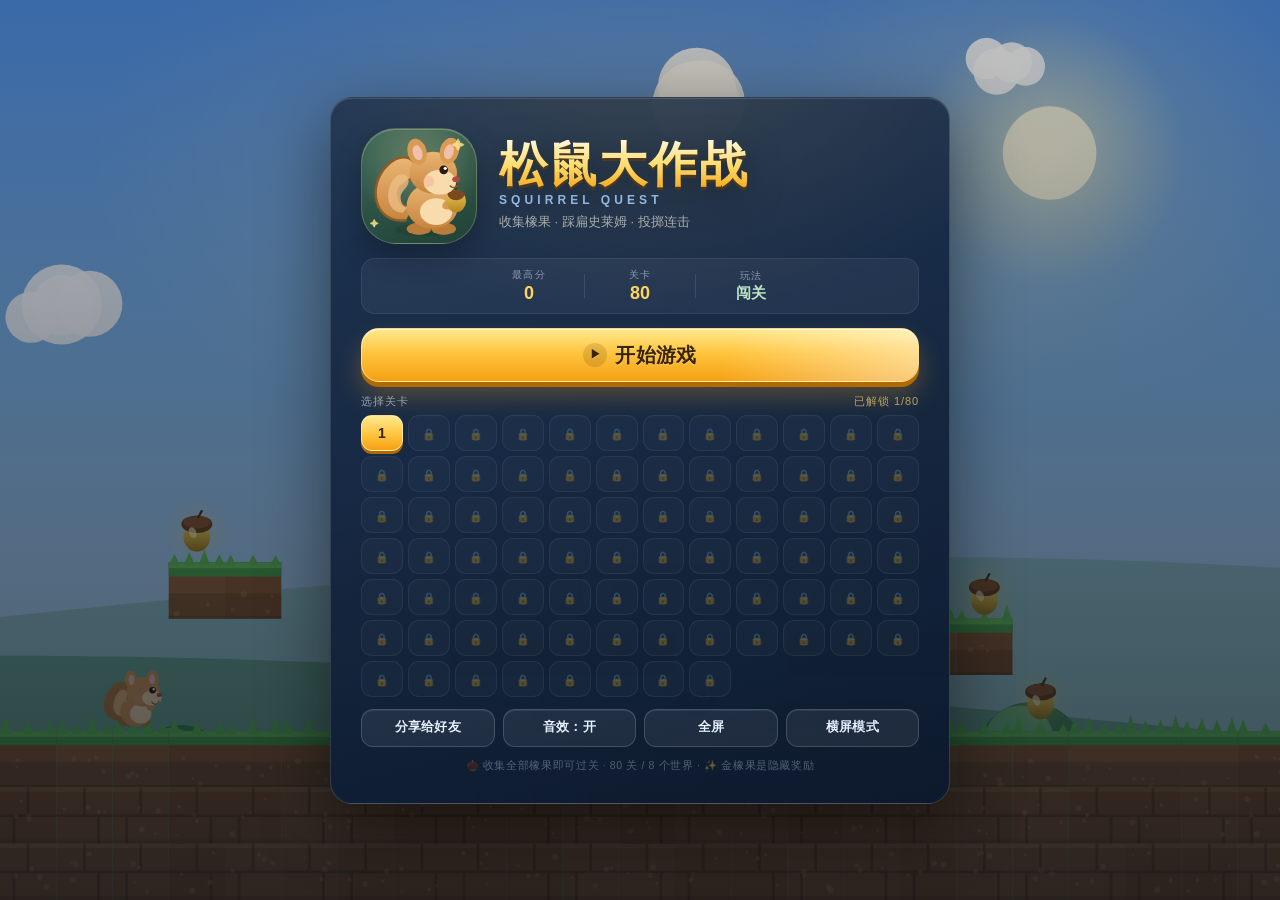
==== commit bd1b44bd: "修复触屏方向键卡死问题，新增横屏切换，部署脚本改为子域名方式 - 修复按住方向键时失焦/切后台导致抬起事件被吞、触点登记表泄漏，   松鼠一直前进无法停止的问题：触点统一登记并由 resetInput" ====
--- a/web/index.html
+++ b/web/index.html
@@ -13,7 +13,9 @@
 <meta property="og:type" content="website">
 <meta property="og:title" content="松鼠大作战 · Squirrel Quest">
 <meta property="og:description" content="收集橡果、踩扁史莱姆、举起敌人投掷！来挑战我的分数吧。">
-<meta property="og:image" content="icons/share-card.png">
+<meta property="og:image" content="https://squirrel.playkk.top/icons/share-card.png">
+<meta property="og:url" content="https://squirrel.playkk.top/">
+<link rel="canonical" href="https://squirrel.playkk.top/">
 <meta property="og:image:width" content="1200">
 <meta property="og:image:height" content="630">
 <meta name="twitter:card" content="summary_large_image">
@@ -21,7 +23,7 @@
 <link rel="icon" href="icons/icon.svg" type="image/svg+xml">
 <link rel="icon" href="icons/icon-32.png" sizes="32x32" type="image/png">
 <link rel="apple-touch-icon" href="icons/icon-180.png">
-<link rel="stylesheet" href="style.css?v=6">
+<link rel="stylesheet" href="style.css?v=7">
 </head>
 <body>
 <div id="app">
@@ -153,6 +155,7 @@
         <button id="btn-menu-share" class="btn btn-ghost" type="button">分享给好友</button>
         <button id="btn-menu-sound" class="btn btn-ghost" type="button" aria-pressed="false">音效：开</button>
         <button id="btn-fullscreen" class="btn btn-ghost" type="button">全屏</button>
+        <button id="btn-landscape" class="btn btn-ghost" type="button">横屏模式</button>
         <button id="btn-install" class="btn btn-ghost is-hidden" type="button">安装到桌面</button>
       </div>
 
@@ -229,7 +232,7 @@
   <div class="noscript">请启用 JavaScript 后再开始游戏。</div>
 </noscript>
 
-<script src="engine.js?v=6"></script>
-<script src="game.js?v=6"></script>
+<script src="engine.js?v=7"></script>
+<script src="game.js?v=7"></script>
 </body>
 </html>
--- a/web/style.css
+++ b/web/style.css
@@ -56,6 +56,18 @@
   height: 100dvh;
   overflow: hidden;
   isolation: isolate;
+}
+
+/* ── 假横屏：竖屏窗口内把整页旋转 90°
+   （iOS / 微信内置浏览器等无法锁定屏幕方向时的兜底横屏方案） ── */
+body.fake-landscape #app {
+  position: fixed;
+  top: 50%;
+  left: 50%;
+  width: 100vh;
+  height: 100vw;
+  transform: translate(-50%, -50%) rotate(90deg);
+  transform-origin: center center;
 }
 
 button {
